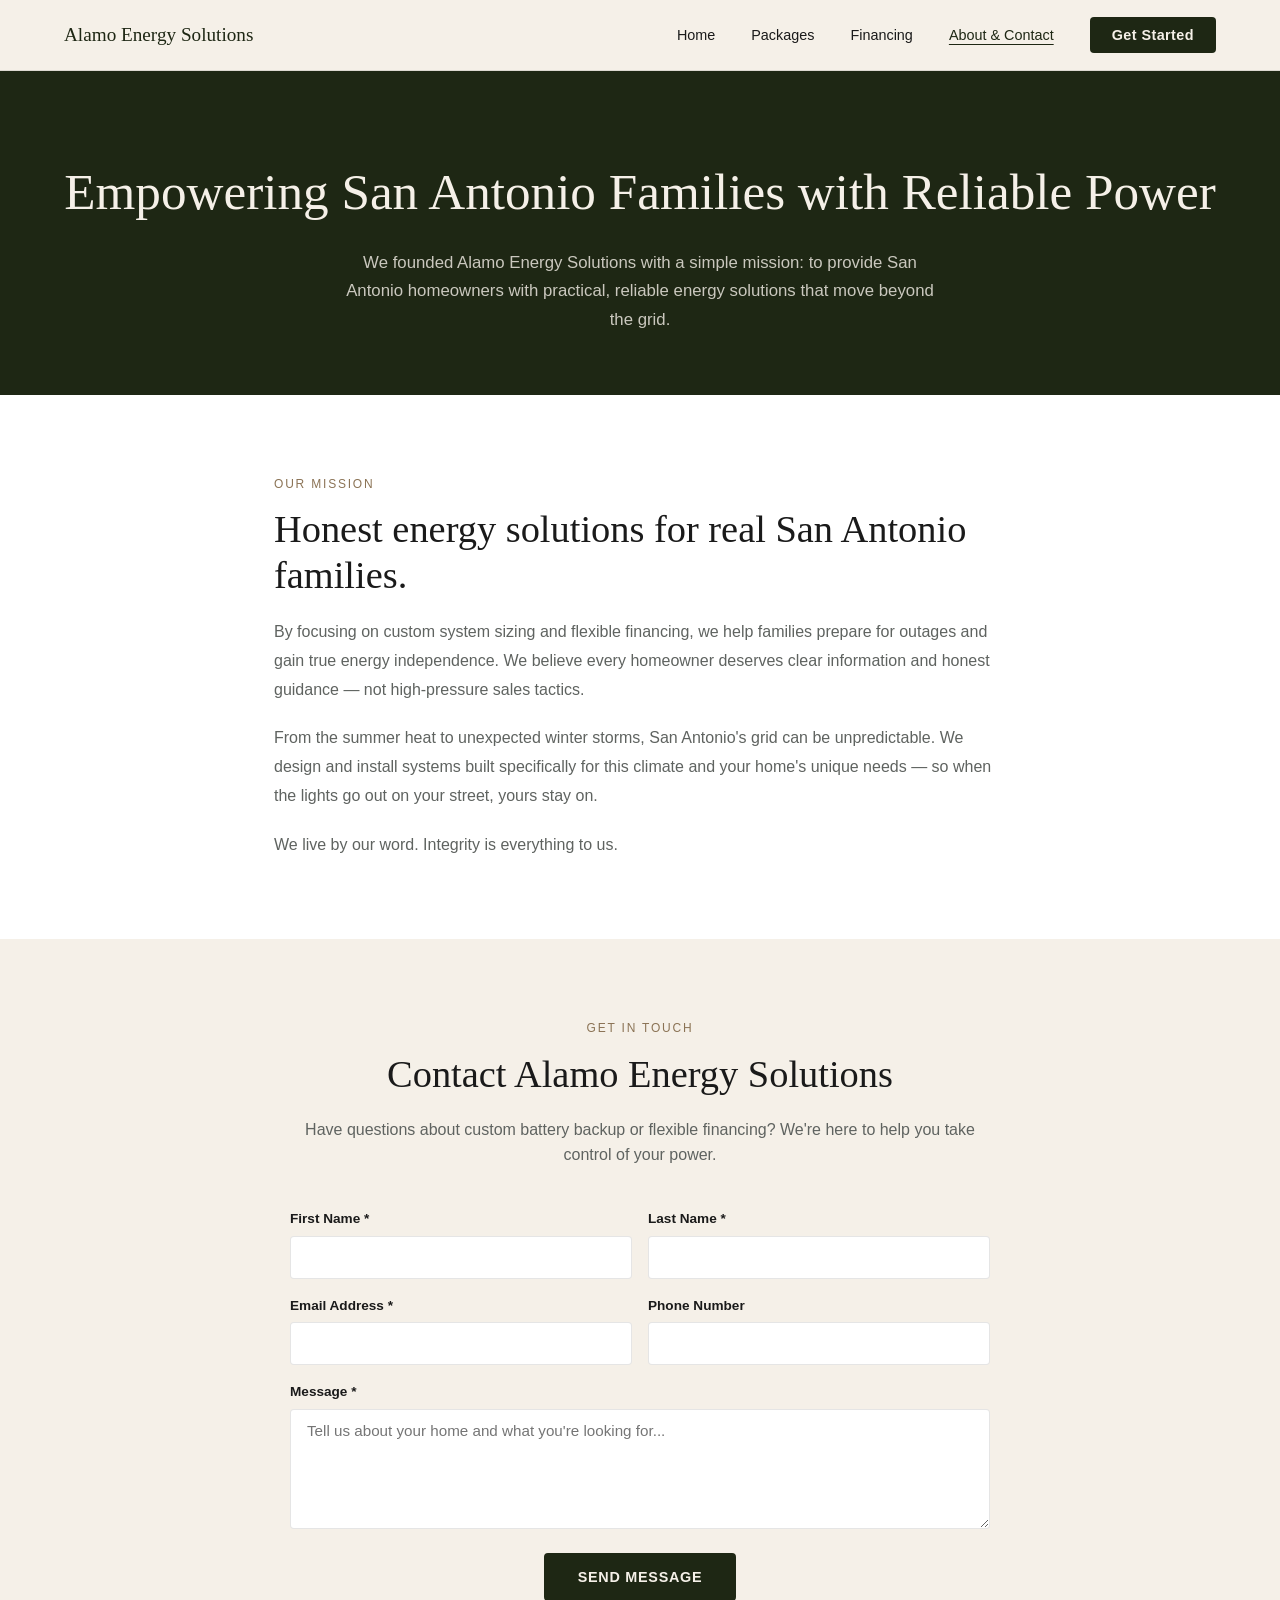
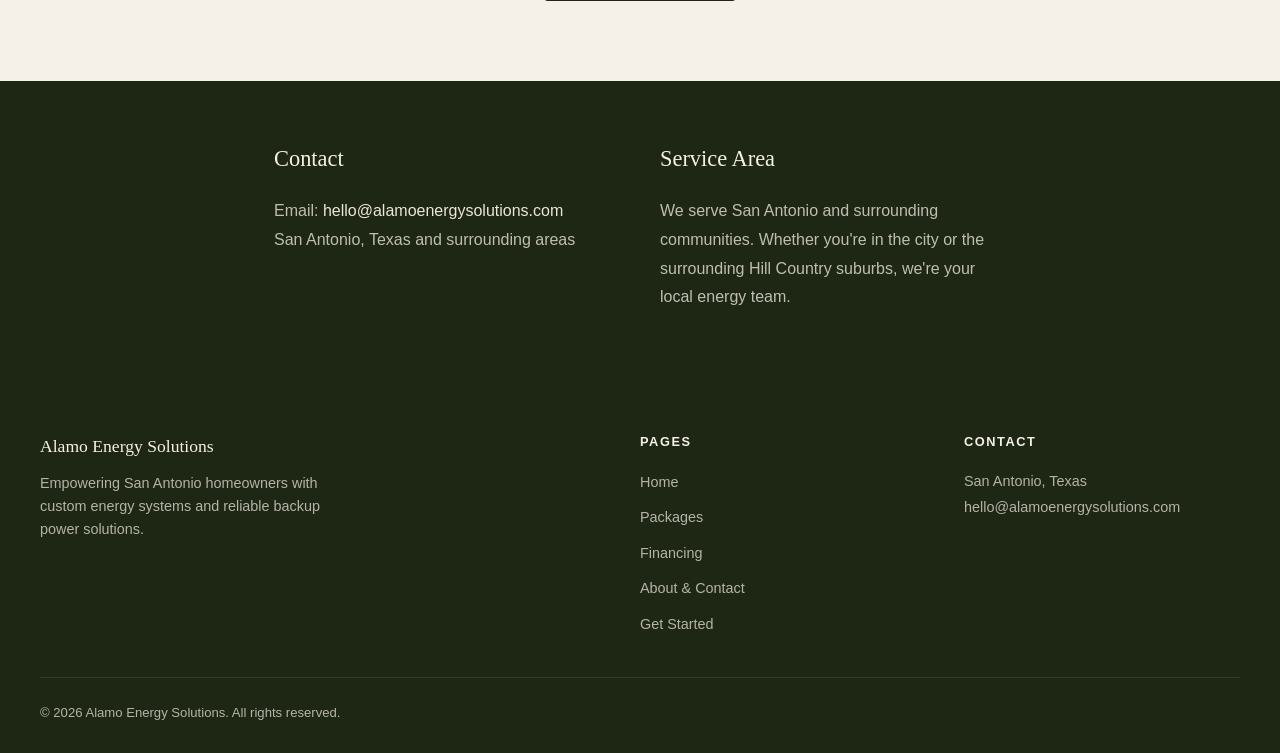
==== about.html @ e92fead5 "Add about.html" ====
<!DOCTYPE html>
<html lang="en">
<head>
  <meta charset="UTF-8" />
  <meta name="viewport" content="width=device-width, initial-scale=1.0" />
  <title>About &amp; Contact | Alamo Energy Solutions</title>
  <meta name="description" content="Learn about Alamo Energy Solutions and get in touch. We're a local San Antonio team helping homeowners achieve energy independence." />
  <link rel="stylesheet" href="css/styles.css" />
</head>
<body>

  <!-- ── Navigation ── -->
  <nav class="site-nav">
    <div class="nav-inner">
      <a class="nav-logo" href="index.html">
        <img src="https://static.wixstatic.com/media/a4d5c8_ef5927a9f8e044c197f343396d3817cb~mv2.png" alt="Alamo Energy Solutions logo" onerror="this.style.display='none'; this.nextElementSibling.style.display='block';" />
        <span style="display:none;">Alamo Energy Solutions</span>
      </a>
      <button class="nav-toggle" id="navToggle" aria-label="Toggle menu">
        <span></span><span></span><span></span>
      </button>
      <ul class="nav-links" id="navLinks">
        <li><a href="index.html">Home</a></li>
        <li><a href="packages.html">Packages</a></li>
        <li><a href="financing.html">Financing</a></li>
        <li><a href="about.html" class="active">About &amp; Contact</a></li>
        <li><a href="book-online.html" class="nav-cta">Get Started</a></li>
      </ul>
    </div>
  </nav>

  <!-- ── Page Hero ── -->
  <section class="page-hero">
    <h1>Empowering San Antonio Families with Reliable Power</h1>
    <p>We founded Alamo Energy Solutions with a simple mission: to provide San Antonio homeowners with practical, reliable energy solutions that move beyond the grid.</p>
  </section>

  <!-- ── About ── -->
  <section style="padding: var(--section-pad); background: var(--white);">
    <div class="container" style="max-width: 780px;">
      <p class="section-label">Our Mission</p>
      <h2 class="section-title">Honest energy solutions for real San Antonio families.</h2>
      <p style="color: var(--text-mid); margin-bottom: 20px; line-height: 1.8;">By focusing on custom system sizing and flexible financing, we help families prepare for outages and gain true energy independence. We believe every homeowner deserves clear information and honest guidance — not high-pressure sales tactics.</p>
      <p style="color: var(--text-mid); margin-bottom: 20px; line-height: 1.8;">From the summer heat to unexpected winter storms, San Antonio's grid can be unpredictable. We design and install systems built specifically for this climate and your home's unique needs — so when the lights go out on your street, yours stay on.</p>
      <p style="color: var(--text-mid); line-height: 1.8;">We live by our word. Integrity is everything to us.</p>
    </div>
  </section>

  <!-- ── Contact ── -->
  <section class="form-section" style="background: var(--cream);">
    <div class="form-section-inner">
      <p class="section-label">Get In Touch</p>
      <h2 class="section-title">Contact Alamo Energy Solutions</h2>
      <p style="color: var(--text-mid); margin-bottom: 8px;">Have questions about custom battery backup or flexible financing? We're here to help you take control of your power.</p>
      <form class="contact-form" onsubmit="handleFormSubmit(event)">
        <div class="form-group">
          <label for="firstName">First Name *</label>
          <input type="text" id="firstName" name="firstName" required />
        </div>
        <div class="form-group">
          <label for="lastName">Last Name *</label>
          <input type="text" id="lastName" name="lastName" required />
        </div>
        <div class="form-group">
          <label for="email">Email Address *</label>
          <input type="email" id="email" name="email" required />
        </div>
        <div class="form-group">
          <label for="phone">Phone Number</label>
          <input type="tel" id="phone" name="phone" />
        </div>
        <div class="form-group full-width">
          <label for="message">Message *</label>
          <textarea id="message" name="message" required placeholder="Tell us about your home and what you're looking for..."></textarea>
        </div>
        <div class="full-width" style="text-align: center; margin-top: 8px;">
          <button type="submit" class="btn btn-dark">Send Message</button>
        </div>
      </form>
    </div>
  </section>

  <!-- ── Contact Details ── -->
  <section style="padding: 60px 24px; background: var(--dark-green); color: var(--cream);">
    <div class="container" style="max-width: 780px; display: grid; grid-template-columns: 1fr 1fr; gap: 40px; align-items: start;">
      <div>
        <h3 style="font-family: var(--font-serif); font-size: 1.4rem; font-weight: normal; margin-bottom: 20px;">Contact</h3>
        <p style="color: rgba(245,240,232,0.75); line-height: 1.8;">
          Email: <a href="mailto:hello@alamoenergysolutions.com" style="color: var(--cream-dark);">hello@alamoenergysolutions.com</a><br />
          San Antonio, Texas and surrounding areas
        </p>
      </div>
      <div>
        <h3 style="font-family: var(--font-serif); font-size: 1.4rem; font-weight: normal; margin-bottom: 20px;">Service Area</h3>
        <p style="color: rgba(245,240,232,0.75); line-height: 1.8;">We serve San Antonio and surrounding communities. Whether you're in the city or the surrounding Hill Country suburbs, we're your local energy team.</p>
      </div>
    </div>
  </section>

  <!-- ── Footer ── -->
  <footer class="site-footer">
    <div class="footer-inner">
      <div class="footer-brand">
        <img src="https://static.wixstatic.com/media/a4d5c8_ef5927a9f8e044c197f343396d3817cb~mv2.png" alt="Alamo Energy Solutions" onerror="this.style.display='none'; this.nextElementSibling.style.display='block';" />
        <span class="brand-name" style="display:none;">Alamo Energy Solutions</span>
        <p>Empowering San Antonio homeowners with custom energy systems and reliable backup power solutions.</p>
      </div>
      <div class="footer-col">
        <h4>Pages</h4>
        <ul>
          <li><a href="index.html">Home</a></li>
          <li><a href="packages.html">Packages</a></li>
          <li><a href="financing.html">Financing</a></li>
          <li><a href="about.html">About &amp; Contact</a></li>
          <li><a href="book-online.html">Get Started</a></li>
        </ul>
      </div>
      <div class="footer-col">
        <h4>Contact</h4>
        <address>
          San Antonio, Texas<br />
          <a href="mailto:hello@alamoenergysolutions.com">hello@alamoenergysolutions.com</a>
        </address>
      </div>
    </div>
    <div class="footer-bottom">
      <span>&copy; 2026 Alamo Energy Solutions. All rights reserved.</span>
    </div>
  </footer>

  <script src="js/main.js"></script>
</body>
</html>
---- css/styles.css ----
/* =========================================
   Alamo Energy Solutions — Main Stylesheet
   ========================================= */

:root {
  --dark-green: #1e2714;
  --mid-green:  #2c3820;
  --cream:      #f5f0e8;
  --cream-dark: #ede6d8;
  --text-dark:  #1a1a1a;
  --text-mid:   #5f6360;
  --text-light: #f5f0e8;
  --accent:     #8b7355;
  --accent-hover: #7a6348;
  --white:      #ffffff;
  --border:     rgba(0,0,0,0.1);

  --font-serif: 'Georgia', 'Times New Roman', serif;
  --font-sans:  'Helvetica Neue', Arial, sans-serif;

  --max-width: 1200px;
  --section-pad: 80px 24px;
  --radius: 4px;
}

/* ── Reset ── */
*, *::before, *::after { box-sizing: border-box; margin: 0; padding: 0; }
html { scroll-behavior: smooth; }
body {
  font-family: var(--font-sans);
  color: var(--text-dark);
  background: var(--white);
  line-height: 1.6;
}
img { max-width: 100%; display: block; }
a  { color: inherit; text-decoration: none; }

/* ── Utility ── */
.container { max-width: var(--max-width); margin: 0 auto; padding: 0 24px; }
.btn {
  display: inline-block;
  padding: 14px 32px;
  border-radius: var(--radius);
  font-size: 0.9rem;
  font-weight: 600;
  letter-spacing: 0.05em;
  text-transform: uppercase;
  cursor: pointer;
  transition: background 0.2s, color 0.2s, border-color 0.2s;
  border: 2px solid transparent;
}
.btn-primary {
  background: var(--cream);
  color: var(--dark-green);
  border-color: var(--cream);
}
.btn-primary:hover {
  background: var(--cream-dark);
  border-color: var(--cream-dark);
}
.btn-outline {
  background: transparent;
  color: var(--cream);
  border-color: var(--cream);
}
.btn-outline:hover {
  background: var(--cream);
  color: var(--dark-green);
}
.btn-dark {
  background: var(--dark-green);
  color: var(--cream);
  border-color: var(--dark-green);
}
.btn-dark:hover {
  background: var(--mid-green);
  border-color: var(--mid-green);
}
.section-label {
  font-size: 0.75rem;
  letter-spacing: 0.15em;
  text-transform: uppercase;
  color: var(--accent);
  margin-bottom: 12px;
}
.section-title {
  font-family: var(--font-serif);
  font-size: clamp(1.8rem, 3vw, 2.8rem);
  font-weight: normal;
  line-height: 1.2;
  margin-bottom: 20px;
}
.section-subtitle {
  font-size: 1rem;
  color: var(--text-mid);
  max-width: 600px;
  margin-bottom: 40px;
}

/* ── Navigation ── */
.site-nav {
  position: sticky;
  top: 0;
  z-index: 100;
  background: var(--cream);
  border-bottom: 1px solid var(--border);
}
.nav-inner {
  max-width: var(--max-width);
  margin: 0 auto;
  padding: 0 24px;
  display: flex;
  align-items: center;
  justify-content: space-between;
  height: 70px;
}
.nav-logo img {
  height: 42px;
  width: auto;
}
.nav-logo span {
  font-family: var(--font-serif);
  font-size: 1.2rem;
  color: var(--dark-green);
}
.nav-links {
  display: flex;
  align-items: center;
  gap: 36px;
  list-style: none;
}
.nav-links a {
  font-size: 0.9rem;
  color: var(--text-dark);
  transition: color 0.2s;
}
.nav-links a:hover,
.nav-links a.active {
  color: var(--dark-green);
  text-decoration: underline;
  text-underline-offset: 4px;
}
.nav-cta {
  background: var(--dark-green);
  color: var(--cream) !important;
  padding: 10px 22px;
  border-radius: var(--radius);
  text-decoration: none !important;
  font-size: 0.85rem;
  font-weight: 600;
  letter-spacing: 0.03em;
  transition: background 0.2s;
}
.nav-cta:hover { background: var(--mid-green) !important; }

/* Hamburger */
.nav-toggle {
  display: none;
  background: none;
  border: none;
  cursor: pointer;
  flex-direction: column;
  gap: 5px;
  padding: 4px;
}
.nav-toggle span {
  display: block;
  width: 24px;
  height: 2px;
  background: var(--dark-green);
  transition: all 0.3s;
}

/* ── Hero ── */
.hero {
  position: relative;
  min-height: 90vh;
  display: flex;
  align-items: center;
  background-color: var(--dark-green);
  background-image: url('https://static.wixstatic.com/media/a4d5c8_5db56fd762a542398c9c64717803a1e9~mv2.jpg/v1/fill/w_2048,q_85/a4d5c8_5db56fd762a542398c9c64717803a1e9~mv2.jpg');
  background-size: cover;
  background-position: center;
  color: var(--text-light);
}
.hero::after {
  content: '';
  position: absolute;
  inset: 0;
  background: rgba(20, 26, 14, 0.72);
}
.hero-content {
  position: relative;
  z-index: 1;
  max-width: var(--max-width);
  margin: 0 auto;
  padding: 80px 24px;
}
.hero-badge {
  display: inline-block;
  font-size: 0.75rem;
  letter-spacing: 0.15em;
  text-transform: uppercase;
  color: var(--cream-dark);
  border: 1px solid rgba(245,240,232,0.4);
  padding: 6px 16px;
  border-radius: 2px;
  margin-bottom: 28px;
}
.hero h1 {
  font-family: var(--font-serif);
  font-size: clamp(2.4rem, 5vw, 4.2rem);
  font-weight: normal;
  line-height: 1.15;
  max-width: 700px;
  margin-bottom: 24px;
}
.hero p {
  font-size: 1.1rem;
  max-width: 560px;
  color: rgba(245,240,232,0.85);
  margin-bottom: 40px;
  line-height: 1.7;
}
.hero-cta {
  display: flex;
  gap: 16px;
  flex-wrap: wrap;
}

/* ── Brands Strip ── */
.brands {
  background: var(--cream);
  padding: 48px 24px;
  text-align: center;
}
.brands h2 {
  font-family: var(--font-serif);
  font-size: 1.4rem;
  font-weight: normal;
  color: var(--dark-green);
  margin-bottom: 40px;
}
.brands-grid {
  max-width: var(--max-width);
  margin: 0 auto;
  display: grid;
  grid-template-columns: repeat(auto-fit, minmax(220px, 1fr));
  gap: 24px;
}
.brand-card {
  background: var(--white);
  border: 1px solid var(--border);
  border-radius: var(--radius);
  padding: 28px 24px;
  text-align: left;
}
.brand-card h3 {
  font-size: 0.8rem;
  letter-spacing: 0.12em;
  text-transform: uppercase;
  color: var(--accent);
  margin-bottom: 10px;
}
.brand-card p {
  font-size: 0.9rem;
  color: var(--text-mid);
  margin-bottom: 10px;
  line-height: 1.5;
}
.brand-card .brand-note {
  font-size: 0.8rem;
  font-style: italic;
  color: var(--text-mid);
}

/* ── Steps ── */
.steps {
  padding: var(--section-pad);
  background: var(--white);
}
.steps-inner {
  max-width: var(--max-width);
  margin: 0 auto;
}
.steps-grid {
  display: grid;
  grid-template-columns: repeat(auto-fit, minmax(280px, 1fr));
  gap: 40px;
  margin-top: 48px;
}
.step {
  display: flex;
  gap: 20px;
}
.step-num {
  font-family: var(--font-serif);
  font-size: 2.5rem;
  color: var(--cream-dark);
  line-height: 1;
  min-width: 48px;
}
.step-body h3 {
  font-size: 1rem;
  font-weight: 600;
  margin-bottom: 8px;
  color: var(--dark-green);
}
.step-body p {
  font-size: 0.9rem;
  color: var(--text-mid);
  line-height: 1.6;
}

/* ── Services ── */
.services {
  padding: var(--section-pad);
  background: var(--dark-green);
  color: var(--text-light);
}
.services .section-title { color: var(--cream); }
.services .section-subtitle { color: rgba(245,240,232,0.7); }
.services-grid {
  display: grid;
  grid-template-columns: repeat(auto-fit, minmax(260px, 1fr));
  gap: 24px;
  margin-top: 48px;
}
.service-card {
  border: 1px solid rgba(245,240,232,0.15);
  border-radius: var(--radius);
  padding: 28px;
}
.service-card h3 {
  font-size: 1rem;
  font-weight: 600;
  color: var(--cream);
  margin-bottom: 10px;
}
.service-card p {
  font-size: 0.9rem;
  color: rgba(245,240,232,0.7);
  line-height: 1.6;
}

/* ── Financing CTA ── */
.financing-cta {
  padding: var(--section-pad);
  background: var(--cream);
}
.financing-cta-inner {
  max-width: var(--max-width);
  margin: 0 auto;
  display: grid;
  grid-template-columns: 1fr 1fr;
  gap: 60px;
  align-items: center;
}
.financing-cta h2 {
  font-family: var(--font-serif);
  font-size: clamp(1.6rem, 2.5vw, 2.4rem);
  font-weight: normal;
  color: var(--dark-green);
  margin-bottom: 16px;
}
.financing-cta p {
  color: var(--text-mid);
  margin-bottom: 32px;
  line-height: 1.7;
}

/* ── San Antonio Section ── */
.san-antonio {
  padding: var(--section-pad);
  background: var(--mid-green);
  color: var(--text-light);
  text-align: center;
}
.san-antonio .section-title { color: var(--cream); }
.san-antonio p {
  color: rgba(245,240,232,0.8);
  max-width: 680px;
  margin: 0 auto 40px;
  font-size: 1.05rem;
  line-height: 1.7;
}

/* ── Solar Section ── */
.solar-section {
  padding: var(--section-pad);
  background: var(--cream-dark);
}
.solar-inner {
  max-width: var(--max-width);
  margin: 0 auto;
  display: grid;
  grid-template-columns: 1fr 1fr;
  gap: 60px;
  align-items: center;
}
.solar-section h2 {
  font-family: var(--font-serif);
  font-size: clamp(1.6rem, 2.5vw, 2.4rem);
  font-weight: normal;
  color: var(--dark-green);
  margin-bottom: 16px;
}
.solar-section p { color: var(--text-mid); margin-bottom: 16px; line-height: 1.7; }
.solar-badges {
  display: flex;
  flex-direction: column;
  gap: 16px;
}
.solar-badge {
  background: var(--white);
  border-radius: var(--radius);
  padding: 20px 24px;
  border-left: 3px solid var(--dark-green);
}
.solar-badge h3 { font-size: 0.95rem; font-weight: 600; margin-bottom: 6px; color: var(--dark-green); }
.solar-badge p  { font-size: 0.88rem; color: var(--text-mid); margin: 0; }

/* ── Benefits ── */
.benefits {
  padding: var(--section-pad);
  background: var(--dark-green);
  color: var(--text-light);
}
.benefits-inner {
  max-width: var(--max-width);
  margin: 0 auto;
}
.benefits-list {
  display: grid;
  grid-template-columns: repeat(auto-fit, minmax(280px, 1fr));
  gap: 24px;
  margin-top: 40px;
}
.benefit-item {
  display: flex;
  gap: 16px;
  align-items: flex-start;
}
.benefit-check {
  color: var(--cream);
  font-size: 1.2rem;
  margin-top: 2px;
}
.benefit-item h3 {
  font-size: 0.95rem;
  font-weight: 600;
  color: var(--cream);
  margin-bottom: 6px;
}
.benefit-item p { font-size: 0.88rem; color: rgba(245,240,232,0.7); line-height: 1.6; }

/* ── Form ── */
.form-section {
  padding: var(--section-pad);
  background: var(--white);
}
.form-section-inner {
  max-width: 700px;
  margin: 0 auto;
  text-align: center;
}
.contact-form {
  text-align: left;
  margin-top: 40px;
  display: grid;
  grid-template-columns: 1fr 1fr;
  gap: 16px;
}
.contact-form .full-width { grid-column: 1 / -1; }
.form-group { display: flex; flex-direction: column; gap: 6px; }
.form-group label { font-size: 0.85rem; font-weight: 600; color: var(--text-dark); }
.form-group input,
.form-group select,
.form-group textarea {
  padding: 12px 16px;
  border: 1px solid var(--border);
  border-radius: var(--radius);
  font-size: 0.95rem;
  font-family: var(--font-sans);
  color: var(--text-dark);
  background: var(--white);
  transition: border-color 0.2s;
}
.form-group input:focus,
.form-group select:focus,
.form-group textarea:focus {
  outline: none;
  border-color: var(--dark-green);
}
.form-group textarea { resize: vertical; min-height: 120px; }

/* ── Footer ── */
.site-footer {
  background: var(--dark-green);
  color: rgba(245,240,232,0.7);
  padding: 60px 24px 30px;
}
.footer-inner {
  max-width: var(--max-width);
  margin: 0 auto;
  display: grid;
  grid-template-columns: 2fr 1fr 1fr;
  gap: 48px;
  padding-bottom: 40px;
  border-bottom: 1px solid rgba(245,240,232,0.1);
}
.footer-brand p { font-size: 0.9rem; margin-top: 12px; line-height: 1.6; max-width: 280px; }
.footer-brand img { height: 36px; }
.footer-brand .brand-name {
  font-family: var(--font-serif);
  color: var(--cream);
  font-size: 1.1rem;
}
.footer-col h4 {
  font-size: 0.8rem;
  letter-spacing: 0.12em;
  text-transform: uppercase;
  color: var(--cream);
  margin-bottom: 16px;
}
.footer-col ul { list-style: none; display: flex; flex-direction: column; gap: 10px; }
.footer-col ul a { font-size: 0.9rem; color: rgba(245,240,232,0.7); transition: color 0.2s; }
.footer-col ul a:hover { color: var(--cream); }
.footer-col address { font-style: normal; font-size: 0.9rem; line-height: 1.8; }
.footer-col address a { color: rgba(245,240,232,0.7); }
.footer-col address a:hover { color: var(--cream); }
.footer-bottom {
  max-width: var(--max-width);
  margin: 24px auto 0;
  font-size: 0.82rem;
  display: flex;
  justify-content: space-between;
  align-items: center;
  flex-wrap: wrap;
  gap: 8px;
}

/* ── Page Hero (inner pages) ── */
.page-hero {
  background: var(--dark-green);
  color: var(--cream);
  padding: 80px 24px 60px;
  text-align: center;
}
.page-hero h1 {
  font-family: var(--font-serif);
  font-size: clamp(2rem, 4vw, 3.2rem);
  font-weight: normal;
  margin-bottom: 16px;
}
.page-hero p {
  font-size: 1.05rem;
  color: rgba(245,240,232,0.8);
  max-width: 600px;
  margin: 0 auto;
  line-height: 1.7;
}

/* ── FAQ Accordion ── */
.faq-section { padding: var(--section-pad); background: var(--white); }
.faq-inner { max-width: 800px; margin: 0 auto; }
.faq-item {
  border-bottom: 1px solid var(--border);
  padding: 20px 0;
}
.faq-question {
  width: 100%;
  background: none;
  border: none;
  text-align: left;
  font-size: 1rem;
  font-weight: 600;
  color: var(--dark-green);
  cursor: pointer;
  display: flex;
  justify-content: space-between;
  align-items: center;
  gap: 16px;
  padding: 0;
}
.faq-question::after {
  content: '+';
  font-size: 1.4rem;
  font-weight: 300;
  color: var(--accent);
  transition: transform 0.2s;
  flex-shrink: 0;
}
.faq-item.open .faq-question::after { transform: rotate(45deg); }
.faq-answer {
  max-height: 0;
  overflow: hidden;
  transition: max-height 0.3s ease;
}
.faq-answer p {
  padding: 16px 0 4px;
  color: var(--text-mid);
  font-size: 0.95rem;
  line-height: 1.7;
}

/* ── Responsive ── */
@media (max-width: 768px) {
  :root { --section-pad: 60px 20px; }

  .nav-links { display: none; flex-direction: column; position: absolute; top: 70px; left: 0; right: 0; background: var(--cream); padding: 20px 24px; gap: 20px; border-bottom: 1px solid var(--border); z-index: 99; }
  .nav-links.open { display: flex; }
  .nav-toggle { display: flex; }

  .financing-cta-inner,
  .solar-inner { grid-template-columns: 1fr; gap: 40px; }

  .footer-inner { grid-template-columns: 1fr; gap: 32px; }
  .footer-bottom { flex-direction: column; text-align: center; }

  .contact-form { grid-template-columns: 1fr; }

  .hero-cta { flex-direction: column; }
  .hero-cta .btn { text-align: center; }
}
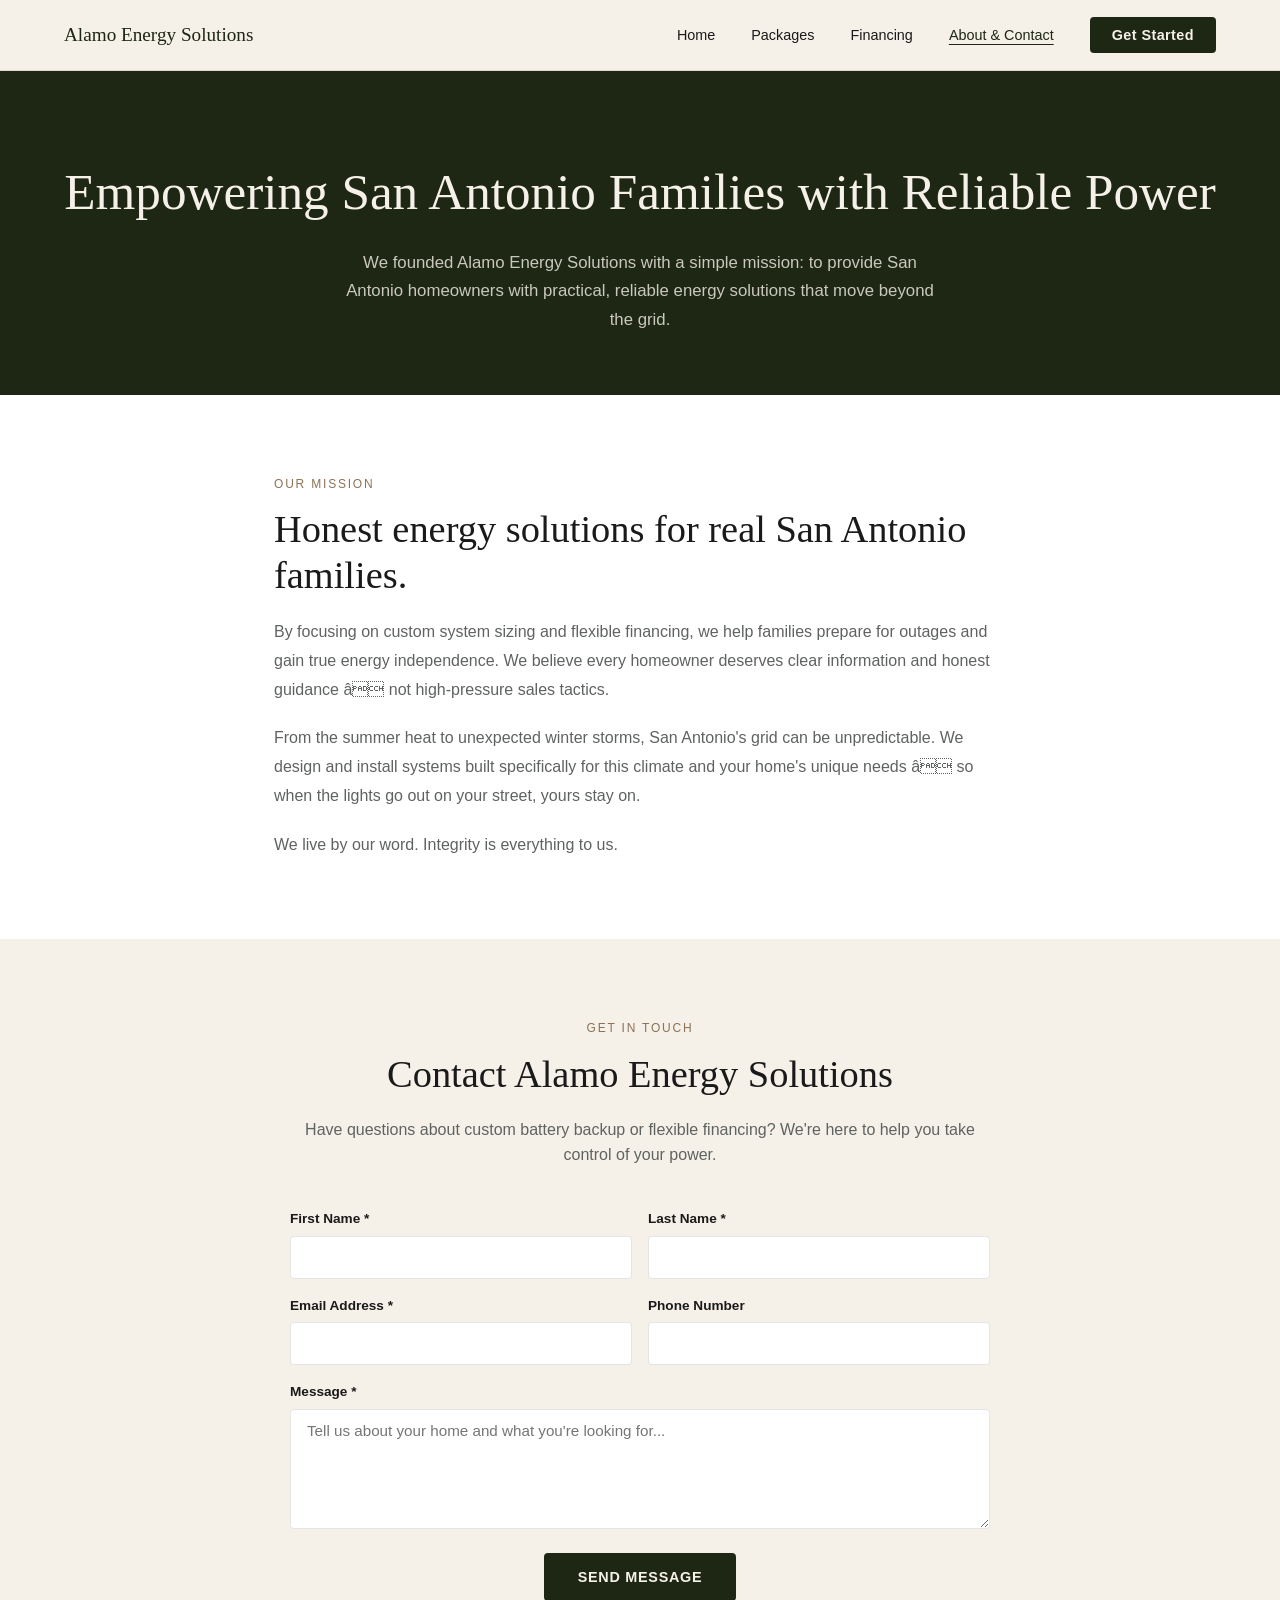
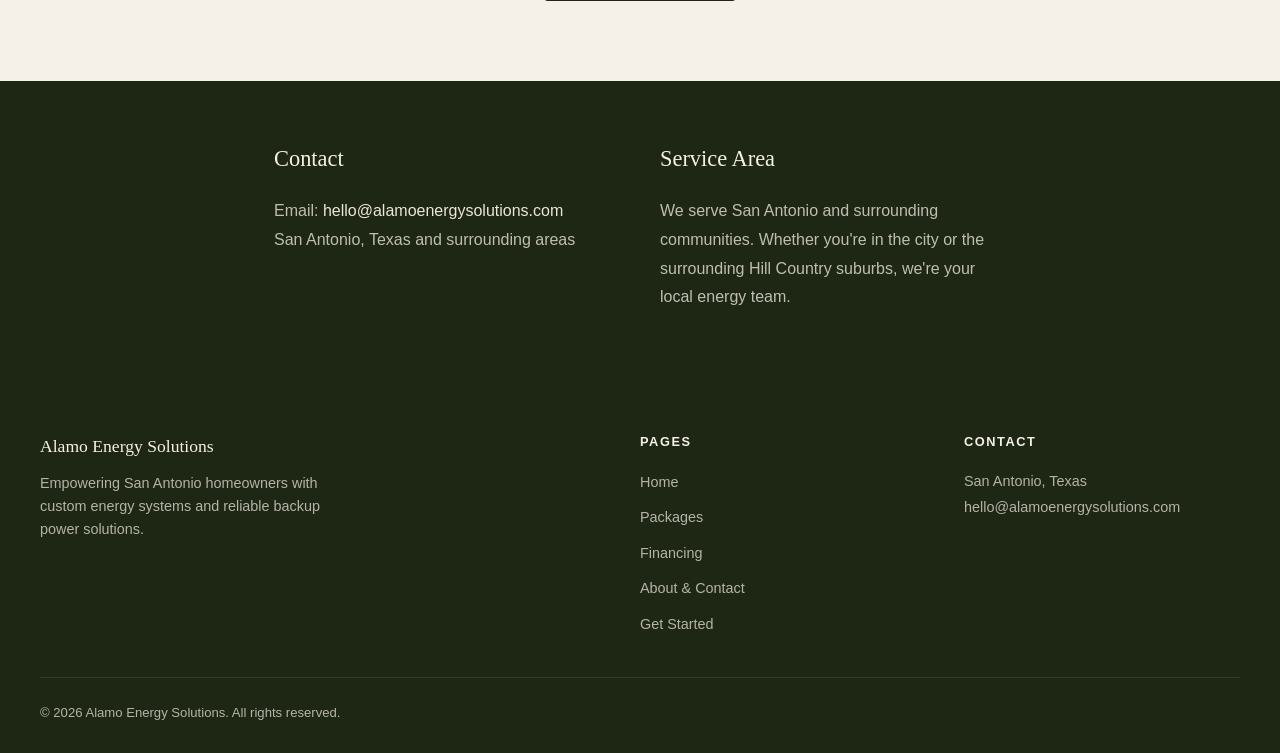
==== commit 50c10e92: "Add chatbot.js to about.html" ====
--- a/about.html
+++ b/about.html
@@ -9,7 +9,7 @@
 </head>
 <body>
 
-  <!-- ── Navigation ── -->
+  <!-- ââ Navigation ââ -->
   <nav class="site-nav">
     <div class="nav-inner">
       <a class="nav-logo" href="index.html">
@@ -29,24 +29,24 @@
     </div>
   </nav>
 
-  <!-- ── Page Hero ── -->
+  <!-- ââ Page Hero ââ -->
   <section class="page-hero">
     <h1>Empowering San Antonio Families with Reliable Power</h1>
     <p>We founded Alamo Energy Solutions with a simple mission: to provide San Antonio homeowners with practical, reliable energy solutions that move beyond the grid.</p>
   </section>
 
-  <!-- ── About ── -->
+  <!-- ââ About ââ -->
   <section style="padding: var(--section-pad); background: var(--white);">
     <div class="container" style="max-width: 780px;">
       <p class="section-label">Our Mission</p>
       <h2 class="section-title">Honest energy solutions for real San Antonio families.</h2>
-      <p style="color: var(--text-mid); margin-bottom: 20px; line-height: 1.8;">By focusing on custom system sizing and flexible financing, we help families prepare for outages and gain true energy independence. We believe every homeowner deserves clear information and honest guidance — not high-pressure sales tactics.</p>
-      <p style="color: var(--text-mid); margin-bottom: 20px; line-height: 1.8;">From the summer heat to unexpected winter storms, San Antonio's grid can be unpredictable. We design and install systems built specifically for this climate and your home's unique needs — so when the lights go out on your street, yours stay on.</p>
+      <p style="color: var(--text-mid); margin-bottom: 20px; line-height: 1.8;">By focusing on custom system sizing and flexible financing, we help families prepare for outages and gain true energy independence. We believe every homeowner deserves clear information and honest guidance â not high-pressure sales tactics.</p>
+      <p style="color: var(--text-mid); margin-bottom: 20px; line-height: 1.8;">From the summer heat to unexpected winter storms, San Antonio's grid can be unpredictable. We design and install systems built specifically for this climate and your home's unique needs â so when the lights go out on your street, yours stay on.</p>
       <p style="color: var(--text-mid); line-height: 1.8;">We live by our word. Integrity is everything to us.</p>
     </div>
   </section>
 
-  <!-- ── Contact ── -->
+  <!-- ââ Contact ââ -->
   <section class="form-section" style="background: var(--cream);">
     <div class="form-section-inner">
       <p class="section-label">Get In Touch</p>
@@ -80,7 +80,7 @@
     </div>
   </section>
 
-  <!-- ── Contact Details ── -->
+  <!-- ââ Contact Details ââ -->
   <section style="padding: 60px 24px; background: var(--dark-green); color: var(--cream);">
     <div class="container" style="max-width: 780px; display: grid; grid-template-columns: 1fr 1fr; gap: 40px; align-items: start;">
       <div>
@@ -97,7 +97,7 @@
     </div>
   </section>
 
-  <!-- ── Footer ── -->
+  <!-- ââ Footer ââ -->
   <footer class="site-footer">
     <div class="footer-inner">
       <div class="footer-brand">
@@ -129,5 +129,6 @@
   </footer>
 
   <script src="js/main.js"></script>
+  <script src="js/chatbot.js"></script>
 </body>
 </html>
